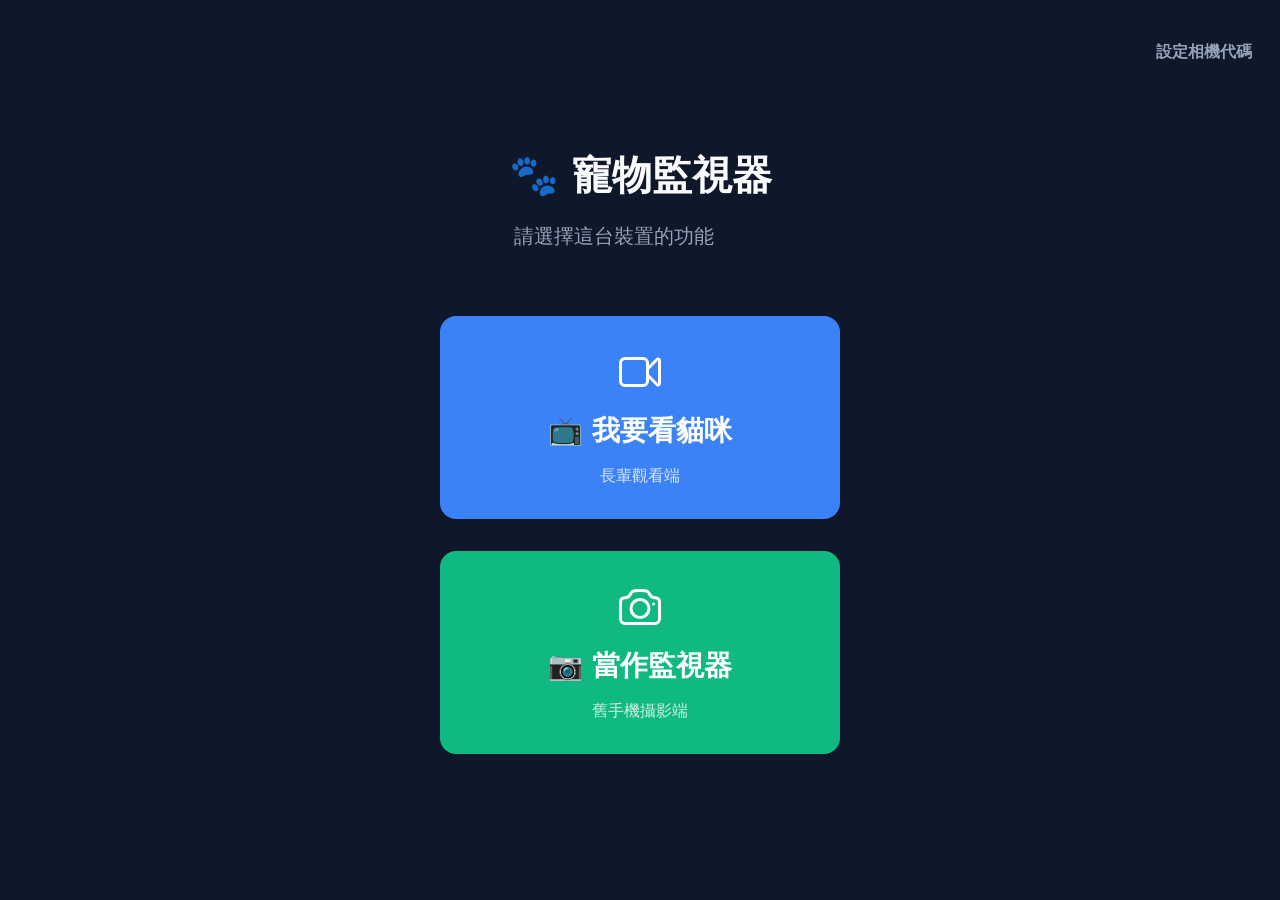
==== index.html @ 08df83ba "feat: PetCam v2 - pet monitoring web app with WebRTC" ====
<!DOCTYPE html>
<html lang="zh-Hant">

<head>
    <meta charset="UTF-8">
    <meta name="viewport"
        content="width=device-width, initial-scale=1.0, maximum-scale=1.0, user-scalable=no, viewport-fit=cover">
    <title>🐾 寵物監視器 (PetCam)</title>
    <meta name="description" content="長輩友善、免安裝的免費寵物監視器 Web App">
    <meta name="theme-color" content="#0F172A">
    <link rel="manifest" href="./manifest.json">
    <link rel="stylesheet" href="./css/style.css">

    <style>
        .home-container {
            display: flex;
            flex-direction: column;
            align-items: center;
            justify-content: center;
            height: 100%;
            gap: 2rem;
            text-align: center;
        }

        h1 {
            font-size: 2.5rem;
            margin-bottom: 1rem;
        }

        .subtitle {
            font-size: 1.25rem;
            color: #94A3B8;
            margin-bottom: 2rem;
            max-width: 80%;
        }

        .mode-button {
            width: 100%;
            max-width: 400px;
            padding: 2rem;
            font-size: 1.75rem;
            flex-direction: column;
            gap: 1rem;
        }

        .mode-button svg {
            width: 48px;
            height: 48px;
        }

        #settingsBtn {
            position: absolute;
            top: 20px;
            right: 20px;
            background: transparent;
            color: #94A3B8;
            font-size: 1rem;
            padding: 0.5rem;
        }
    </style>
</head>

<body>
    <button id="settingsBtn" onclick="setCameraId()">設定相機代碼</button>

    <main class="app-container home-container">
        <header>
            <h1>🐾 寵物監視器</h1>
            <p class="subtitle">請選擇這台裝置的功能</p>
        </header>

        <button class="mode-button" onclick="window.location.href='viewer.html'" aria-label="進入觀看模式（長輩手機使用）">
            <svg xmlns="http://www.w3.org/2000/svg" fill="none" viewBox="0 0 24 24" stroke-width="1.5"
                stroke="currentColor">
                <path stroke-linecap="round" stroke-linejoin="round"
                    d="m15.75 10.5 4.72-4.72a.75.75 0 0 1 1.28.53v11.38a.75.75 0 0 1-1.28.53l-4.72-4.72M4.5 18.75h9a2.25 2.25 0 0 0 2.25-2.25v-9a2.25 2.25 0 0 0-2.25-2.25h-9A2.25 2.25 0 0 0 2.25 7.5v9a2.25 2.25 0 0 0 2.25 2.25Z" />
            </svg>
            <span>📺 我要看貓咪</span>
            <small style="font-size: 1rem; font-weight: normal; opacity: 0.8;">長輩觀看端</small>
        </button>

        <button class="mode-button btn-success" onclick="window.location.href='camera.html'"
            aria-label="進入攝影機模式（舊手機使用）">
            <svg xmlns="http://www.w3.org/2000/svg" fill="none" viewBox="0 0 24 24" stroke-width="1.5"
                stroke="currentColor">
                <path stroke-linecap="round" stroke-linejoin="round"
                    d="M6.827 6.175A2.31 2.31 0 0 1 5.186 7.23c-.38.054-.757.112-1.134.175C2.999 7.58 2.25 8.507 2.25 9.574V18a2.25 2.25 0 0 0 2.25 2.25h15A2.25 2.25 0 0 0 21.75 18V9.574c0-1.067-.75-1.994-1.802-2.169a47.865 47.865 0 0 0-1.134-.175 2.31 2.31 0 0 1-1.64-1.055l-.822-1.316a2.192 2.192 0 0 0-1.736-1.039 48.774 48.774 0 0 0-5.232 0 2.192 2.192 0 0 0-1.736 1.039l-.821 1.316Z" />
                <path stroke-linecap="round" stroke-linejoin="round"
                    d="M16.5 12.75a4.5 4.5 0 1 1-9 0 4.5 4.5 0 0 1 9 0ZM18.75 10.5h.008v.008h-.008V10.5Z" />
            </svg>
            <span>📷 當作監視器</span>
            <small style="font-size: 1rem; font-weight: normal; opacity: 0.8;">舊手機攝影端</small>
        </button>
    </main>

    <script>
        function setCameraId() {
            let id = prompt("手動設定相機端代碼 (格式如 PET-XXXX)。如果是長輩使用，請代為設定好：", localStorage.getItem('petcam_target_id') || "");
            if (id) {
                id = id.trim().toUpperCase();
                if (!id.startsWith('PET-')) id = 'PET-' + id;
                localStorage.setItem('petcam_target_id', id);
                alert('已設定：' + id);
            }
        }

        // Register Service Worker for PWA
        if ('serviceWorker' in navigator) {
            window.addEventListener('load', () => {
                navigator.serviceWorker.register('./sw.js').then(registration => {
                    console.log('SW registered: ', registration);
                }).catch(registrationError => {
                    console.log('SW registration failed: ', registrationError);
                });
            });
        }
    </script>
</body>

</html>
---- css/style.css ----
@import url('https://fonts.googleapis.com/css2?family=Atkinson+Hyperlegible:ital,wght@0,400;0,700;1,400;1,700&display=swap');

:root {
    /* Accessibility High Contrast Colors */
    --bg-color: #0F172A; /* Very Dark Blue */
    --text-color: #F8FAFC; /* Off-white */
    --primary: #3B82F6; /* Bright Blue */
    --primary-hover: #60A5FA;
    --success: #10B981; /* Green */
    --danger: #EF4444; /* Red */
    --warning: #F59E0B; /* Yellow/Orange */
    
    /* Accessibility Minimums */
    --min-touch-target: 64px;
    --border-radius: 16px;
    
    /* Contextual Variable */
    --safe-area-inset-top: env(safe-area-inset-top, 0px);
    --safe-area-inset-bottom: env(safe-area-inset-bottom, 0px);
}

* {
    box-sizing: border-box;
    margin: 0;
    padding: 0;
    -webkit-tap-highlight-color: transparent;
}

body {
    font-family: 'Atkinson Hyperlegible', sans-serif;
    background-color: var(--bg-color);
    color: var(--text-color);
    font-size: 20px; /* Base size for accessibility */
    line-height: 1.5;
    height: 100vh;
    height: 100dvh; /* For mobile browsers that hide the address bar */
    width: 100vw;
    overflow: hidden; /* Prevent scary unexpected scrolling on a monitor app */
    display: flex;
    flex-direction: column;
}

/* Base Accessibility Classes */
.hidden {
    display: none !important;
}

.visually-hidden {
    position: absolute;
    width: 1px;
    height: 1px;
    padding: 0;
    margin: -1px;
    overflow: hidden;
    clip: rect(0, 0, 0, 0);
    white-space: nowrap;
    border-width: 0;
}

/* Shared Button Styles */
button {
    font-family: inherit;
    font-size: 1.25rem; /* ~25px */
    font-weight: bold;
    min-height: var(--min-touch-target);
    min-width: var(--min-touch-target);
    padding: 1rem 1.5rem;
    border: none;
    border-radius: var(--border-radius);
    background-color: var(--primary);
    color: white;
    cursor: pointer;
    display: inline-flex;
    align-items: center;
    justify-content: center;
    gap: 0.75rem;
    transition: transform 0.15s ease, background-color 0.15s ease, opacity 0.15s ease;
    user-select: none;
    touch-action: manipulation; /* Prevent double-tap zoom on buttons */
}

button:active {
    transform: scale(0.95);
    background-color: var(--primary-hover);
}

button:focus-visible {
    outline: 4px solid var(--warning);
    outline-offset: 4px;
}

button:disabled {
    opacity: 0.5;
    cursor: not-allowed;
    transform: none;
}

.btn-danger { background-color: var(--danger); }
.btn-success { background-color: var(--success); }
.btn-warning { background-color: var(--warning); color: #000; }

/* Status Indicators */
.status-badge {
    display: inline-flex;
    align-items: center;
    gap: 0.5rem;
    padding: 0.5rem 1rem;
    border-radius: 999px;
    background: rgba(255, 255, 255, 0.1);
    font-weight: bold;
    font-size: 1.1rem;
}

.status-indicator {
    width: 16px;
    height: 16px;
    border-radius: 50%;
    background-color: #64748B; /* Default gray/offline */
}

.status-indicator.online { background-color: var(--success); box-shadow: 0 0 10px var(--success); }
.status-indicator.error { background-color: var(--danger); box-shadow: 0 0 10px var(--danger); }

/* Main Container shared layout */
.app-container {
    flex: 1;
    display: flex;
    flex-direction: column;
    padding: env(safe-area-inset-top, 1rem) 1rem env(safe-area-inset-bottom, 1rem) 1rem;
    height: 100%;
}
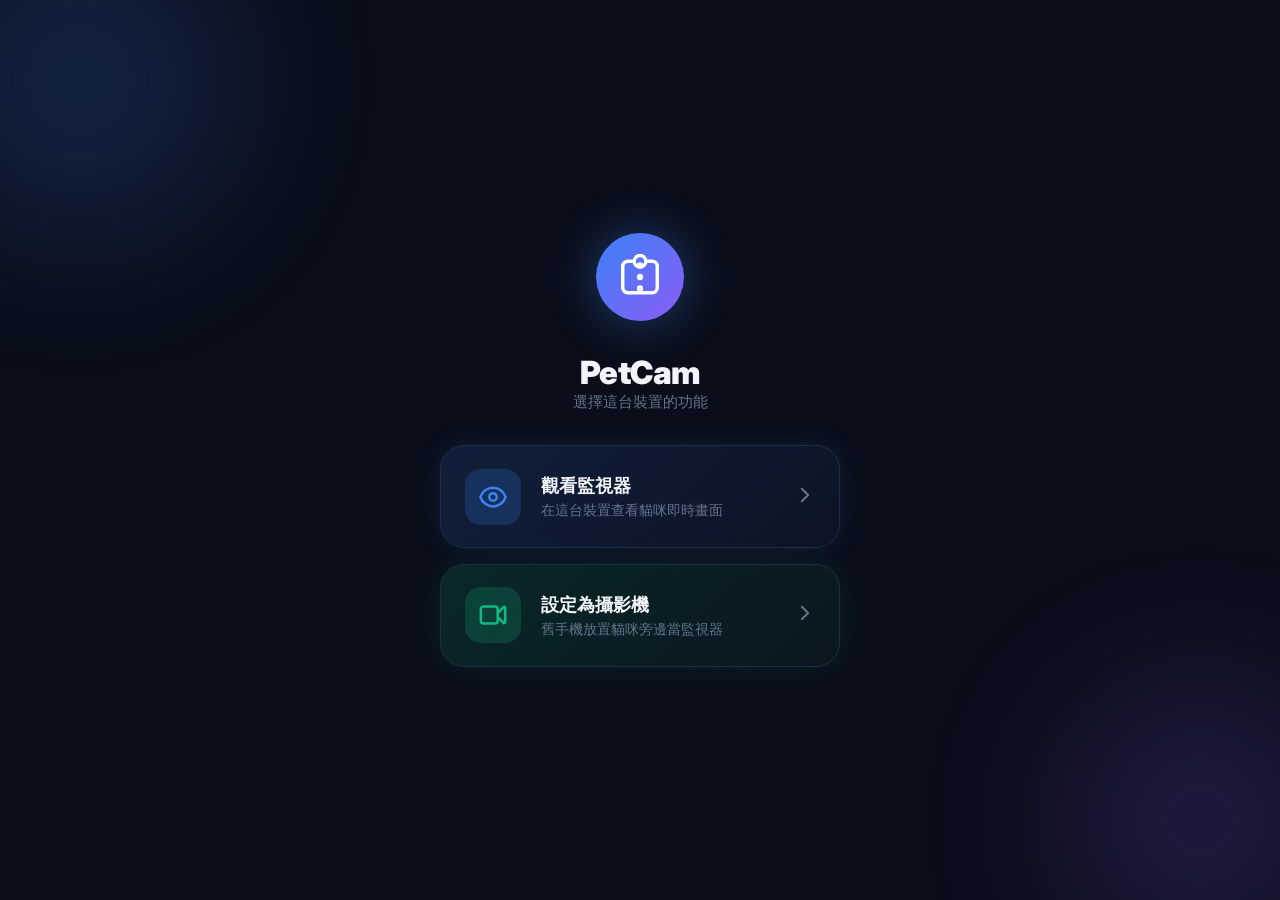
==== commit 061b3481: "fix: redesign homepage to match dark glassmorphism style" ====
--- a/index.html
+++ b/index.html
@@ -5,114 +5,288 @@
     <meta charset="UTF-8">
     <meta name="viewport"
         content="width=device-width, initial-scale=1.0, maximum-scale=1.0, user-scalable=no, viewport-fit=cover">
-    <title>🐾 寵物監視器 (PetCam)</title>
-    <meta name="description" content="長輩友善、免安裝的免費寵物監視器 Web App">
-    <meta name="theme-color" content="#0F172A">
+    <title>PetCam</title>
+    <meta name="description" content="長輩友善、免安裝的免費寵物監視器">
+    <meta name="theme-color" content="#0a0e1a">
     <link rel="manifest" href="./manifest.json">
-    <link rel="stylesheet" href="./css/style.css">
-
     <style>
-        .home-container {
+        @import url('https://fonts.googleapis.com/css2?family=Inter:wght@400;600;700;900&display=swap');
+
+        * {
+            box-sizing: border-box;
+            margin: 0;
+            padding: 0;
+            -webkit-tap-highlight-color: transparent
+        }
+
+        :root {
+            --bg: #0a0e1a;
+            --surface: #131929;
+            --surface2: #1e2d45;
+            --primary: #3b82f6;
+            --green: #10b981;
+            --text: #f1f5f9;
+            --muted: #64748b;
+            --radius: 24px;
+        }
+
+        html,
+        body {
+            height: 100%;
+            width: 100%;
+            overflow: hidden;
+            background: var(--bg);
+            color: var(--text);
+            font-family: 'Inter', sans-serif
+        }
+
+        body {
             display: flex;
             flex-direction: column;
             align-items: center;
             justify-content: center;
-            height: 100%;
+            padding: 2rem 1.5rem;
             gap: 2rem;
-            text-align: center;
+            text-align: center
+        }
+
+        /* Ambient glow blobs */
+        .blob {
+            position: fixed;
+            border-radius: 50%;
+            filter: blur(80px);
+            opacity: .18;
+            pointer-events: none;
+            z-index: 0
+        }
+
+        .blob-blue {
+            width: 320px;
+            height: 320px;
+            background: var(--primary);
+            top: -80px;
+            left: -80px
+        }
+
+        .blob-purple {
+            width: 280px;
+            height: 280px;
+            background: #8b5cf6;
+            bottom: -60px;
+            right: -60px
+        }
+
+        /* Content wrapper */
+        .content {
+            position: relative;
+            z-index: 1;
+            display: flex;
+            flex-direction: column;
+            align-items: center;
+            gap: 2rem;
+            width: 100%;
+            max-width: 400px
+        }
+
+        /* Logo */
+        .logo {
+            width: 88px;
+            height: 88px;
+            border-radius: 50%;
+            background: linear-gradient(135deg, var(--primary), #8b5cf6);
+            display: flex;
+            align-items: center;
+            justify-content: center;
+            box-shadow: 0 0 48px rgba(59, 130, 246, .4);
+        }
+
+        .logo svg {
+            width: 46px;
+            height: 46px;
+            color: #fff
         }
 
         h1 {
-            font-size: 2.5rem;
-            margin-bottom: 1rem;
-        }
-
-        .subtitle {
-            font-size: 1.25rem;
-            color: #94A3B8;
-            margin-bottom: 2rem;
-            max-width: 80%;
-        }
-
-        .mode-button {
-            width: 100%;
-            max-width: 400px;
-            padding: 2rem;
-            font-size: 1.75rem;
+            font-size: 2rem;
+            font-weight: 900;
+            letter-spacing: -.5px
+        }
+
+        .sub {
+            color: var(--muted);
+            font-size: .95rem
+        }
+
+        /* Mode cards */
+        .cards {
+            display: flex;
             flex-direction: column;
             gap: 1rem;
-        }
-
-        .mode-button svg {
-            width: 48px;
-            height: 48px;
-        }
-
-        #settingsBtn {
-            position: absolute;
-            top: 20px;
-            right: 20px;
-            background: transparent;
-            color: #94A3B8;
-            font-size: 1rem;
-            padding: 0.5rem;
+            width: 100%
+        }
+
+        .card {
+            width: 100%;
+            padding: 1.4rem 1.5rem;
+            border-radius: var(--radius);
+            display: flex;
+            align-items: center;
+            gap: 1.25rem;
+            text-align: left;
+            border: 1px solid var(--surface2);
+            cursor: pointer;
+            transition: transform .15s, box-shadow .15s;
+            text-decoration: none;
+            color: var(--text);
+        }
+
+        .card:active {
+            transform: scale(.975)
+        }
+
+        .card-viewer {
+            background: linear-gradient(135deg, rgba(59, 130, 246, .15), rgba(59, 130, 246, .05));
+            box-shadow: 0 0 28px rgba(59, 130, 246, .12);
+        }
+
+        .card-viewer:active {
+            box-shadow: 0 0 12px rgba(59, 130, 246, .1)
+        }
+
+        .card-camera {
+            background: linear-gradient(135deg, rgba(16, 185, 129, .15), rgba(16, 185, 129, .05));
+            box-shadow: 0 0 28px rgba(16, 185, 129, .12);
+        }
+
+        .card-camera:active {
+            box-shadow: 0 0 12px rgba(16, 185, 129, .1)
+        }
+
+        .card-icon {
+            width: 56px;
+            height: 56px;
+            border-radius: 16px;
+            flex-shrink: 0;
+            display: flex;
+            align-items: center;
+            justify-content: center;
+        }
+
+        .card-viewer .card-icon {
+            background: rgba(59, 130, 246, .2)
+        }
+
+        .card-camera .card-icon {
+            background: rgba(16, 185, 129, .2)
+        }
+
+        .card-icon svg {
+            width: 30px;
+            height: 30px
+        }
+
+        .card-viewer .card-icon svg {
+            color: var(--primary)
+        }
+
+        .card-camera .card-icon svg {
+            color: var(--green)
+        }
+
+        .card-text h2 {
+            font-size: 1.15rem;
+            font-weight: 700;
+            margin-bottom: .2rem
+        }
+
+        .card-text p {
+            font-size: .85rem;
+            color: var(--muted);
+            line-height: 1.4
+        }
+
+        .card-arrow {
+            margin-left: auto;
+            color: var(--muted);
+            flex-shrink: 0
+        }
+
+        .card-arrow svg {
+            width: 20px;
+            height: 20px
         }
     </style>
 </head>
 
 <body>
-    <button id="settingsBtn" onclick="setCameraId()">設定相機代碼</button>
-
-    <main class="app-container home-container">
-        <header>
-            <h1>🐾 寵物監視器</h1>
-            <p class="subtitle">請選擇這台裝置的功能</p>
-        </header>
-
-        <button class="mode-button" onclick="window.location.href='viewer.html'" aria-label="進入觀看模式（長輩手機使用）">
-            <svg xmlns="http://www.w3.org/2000/svg" fill="none" viewBox="0 0 24 24" stroke-width="1.5"
+    <div class="blob blob-blue"></div>
+    <div class="blob blob-purple"></div>
+
+    <div class="content">
+        <div class="logo">
+            <svg xmlns="http://www.w3.org/2000/svg" fill="none" viewBox="0 0 24 24" stroke-width="1.8"
                 stroke="currentColor">
                 <path stroke-linecap="round" stroke-linejoin="round"
-                    d="m15.75 10.5 4.72-4.72a.75.75 0 0 1 1.28.53v11.38a.75.75 0 0 1-1.28.53l-4.72-4.72M4.5 18.75h9a2.25 2.25 0 0 0 2.25-2.25v-9a2.25 2.25 0 0 0-2.25-2.25h-9A2.25 2.25 0 0 0 2.25 7.5v9a2.25 2.25 0 0 0 2.25 2.25Z" />
+                    d="M12 6.75a.75.75 0 1 1 0-1.5.75.75 0 0 1 0 1.5ZM12 12.75a.75.75 0 1 1 0-1.5.75.75 0 0 1 0 1.5ZM12 18.75a.75.75 0 1 1 0-1.5.75.75 0 0 1 0 1.5Z" />
+                <path stroke-linecap="round" stroke-linejoin="round"
+                    d="M9 3.75H5.625A2.625 2.625 0 0 0 3 6.375v11.25A2.625 2.625 0 0 0 5.625 20.25H18.375A2.625 2.625 0 0 0 21 17.625V6.375A2.625 2.625 0 0 0 18.375 3.75H15M9 3.75a3 3 0 0 0 6 0M9 3.75a3 3 0 0 1 6 0" />
             </svg>
-            <span>📺 我要看貓咪</span>
-            <small style="font-size: 1rem; font-weight: normal; opacity: 0.8;">長輩觀看端</small>
-        </button>
-
-        <button class="mode-button btn-success" onclick="window.location.href='camera.html'"
-            aria-label="進入攝影機模式（舊手機使用）">
-            <svg xmlns="http://www.w3.org/2000/svg" fill="none" viewBox="0 0 24 24" stroke-width="1.5"
-                stroke="currentColor">
-                <path stroke-linecap="round" stroke-linejoin="round"
-                    d="M6.827 6.175A2.31 2.31 0 0 1 5.186 7.23c-.38.054-.757.112-1.134.175C2.999 7.58 2.25 8.507 2.25 9.574V18a2.25 2.25 0 0 0 2.25 2.25h15A2.25 2.25 0 0 0 21.75 18V9.574c0-1.067-.75-1.994-1.802-2.169a47.865 47.865 0 0 0-1.134-.175 2.31 2.31 0 0 1-1.64-1.055l-.822-1.316a2.192 2.192 0 0 0-1.736-1.039 48.774 48.774 0 0 0-5.232 0 2.192 2.192 0 0 0-1.736 1.039l-.821 1.316Z" />
-                <path stroke-linecap="round" stroke-linejoin="round"
-                    d="M16.5 12.75a4.5 4.5 0 1 1-9 0 4.5 4.5 0 0 1 9 0ZM18.75 10.5h.008v.008h-.008V10.5Z" />
-            </svg>
-            <span>📷 當作監視器</span>
-            <small style="font-size: 1rem; font-weight: normal; opacity: 0.8;">舊手機攝影端</small>
-        </button>
-    </main>
+        </div>
+
+        <div>
+            <h1>PetCam</h1>
+            <p class="sub">選擇這台裝置的功能</p>
+        </div>
+
+        <div class="cards">
+            <!-- Viewer card -->
+            <a href="viewer.html" class="card card-viewer">
+                <div class="card-icon">
+                    <svg xmlns="http://www.w3.org/2000/svg" fill="none" viewBox="0 0 24 24" stroke-width="2"
+                        stroke="currentColor">
+                        <path stroke-linecap="round" stroke-linejoin="round"
+                            d="M2.036 12.322a1.012 1.012 0 0 1 0-.639C3.423 7.51 7.36 4.5 12 4.5c4.638 0 8.573 3.007 9.963 7.178.07.207.07.431 0 .639C20.577 16.49 16.64 19.5 12 19.5c-4.638 0-8.573-3.007-9.963-7.178Z" />
+                        <path stroke-linecap="round" stroke-linejoin="round" d="M15 12a3 3 0 1 1-6 0 3 3 0 0 1 6 0Z" />
+                    </svg>
+                </div>
+                <div class="card-text">
+                    <h2>觀看監視器</h2>
+                    <p>在這台裝置查看貓咪即時畫面</p>
+                </div>
+                <div class="card-arrow">
+                    <svg xmlns="http://www.w3.org/2000/svg" fill="none" viewBox="0 0 24 24" stroke-width="2.5"
+                        stroke="currentColor">
+                        <path stroke-linecap="round" stroke-linejoin="round" d="m8.25 4.5 7.5 7.5-7.5 7.5" />
+                    </svg>
+                </div>
+            </a>
+
+            <!-- Camera card -->
+            <a href="camera.html" class="card card-camera">
+                <div class="card-icon">
+                    <svg xmlns="http://www.w3.org/2000/svg" fill="none" viewBox="0 0 24 24" stroke-width="2"
+                        stroke="currentColor">
+                        <path stroke-linecap="round" stroke-linejoin="round"
+                            d="m15.75 10.5 4.72-4.72a.75.75 0 0 1 1.28.53v11.38a.75.75 0 0 1-1.28.53l-4.72-4.72M4.5 18.75h9a2.25 2.25 0 0 0 2.25-2.25v-9A2.25 2.25 0 0 0 13.5 5.25h-9A2.25 2.25 0 0 0 2.25 7.5v9A2.25 2.25 0 0 0 4.5 18.75Z" />
+                    </svg>
+                </div>
+                <div class="card-text">
+                    <h2>設定為攝影機</h2>
+                    <p>舊手機放置貓咪旁邊當監視器</p>
+                </div>
+                <div class="card-arrow">
+                    <svg xmlns="http://www.w3.org/2000/svg" fill="none" viewBox="0 0 24 24" stroke-width="2.5"
+                        stroke="currentColor">
+                        <path stroke-linecap="round" stroke-linejoin="round" d="m8.25 4.5 7.5 7.5-7.5 7.5" />
+                    </svg>
+                </div>
+            </a>
+        </div>
+    </div>
 
     <script>
-        function setCameraId() {
-            let id = prompt("手動設定相機端代碼 (格式如 PET-XXXX)。如果是長輩使用，請代為設定好：", localStorage.getItem('petcam_target_id') || "");
-            if (id) {
-                id = id.trim().toUpperCase();
-                if (!id.startsWith('PET-')) id = 'PET-' + id;
-                localStorage.setItem('petcam_target_id', id);
-                alert('已設定：' + id);
-            }
-        }
-
-        // Register Service Worker for PWA
         if ('serviceWorker' in navigator) {
-            window.addEventListener('load', () => {
-                navigator.serviceWorker.register('./sw.js').then(registration => {
-                    console.log('SW registered: ', registration);
-                }).catch(registrationError => {
-                    console.log('SW registration failed: ', registrationError);
-                });
-            });
+            window.addEventListener('load', () => navigator.serviceWorker.register('./sw.js'));
         }
     </script>
 </body>
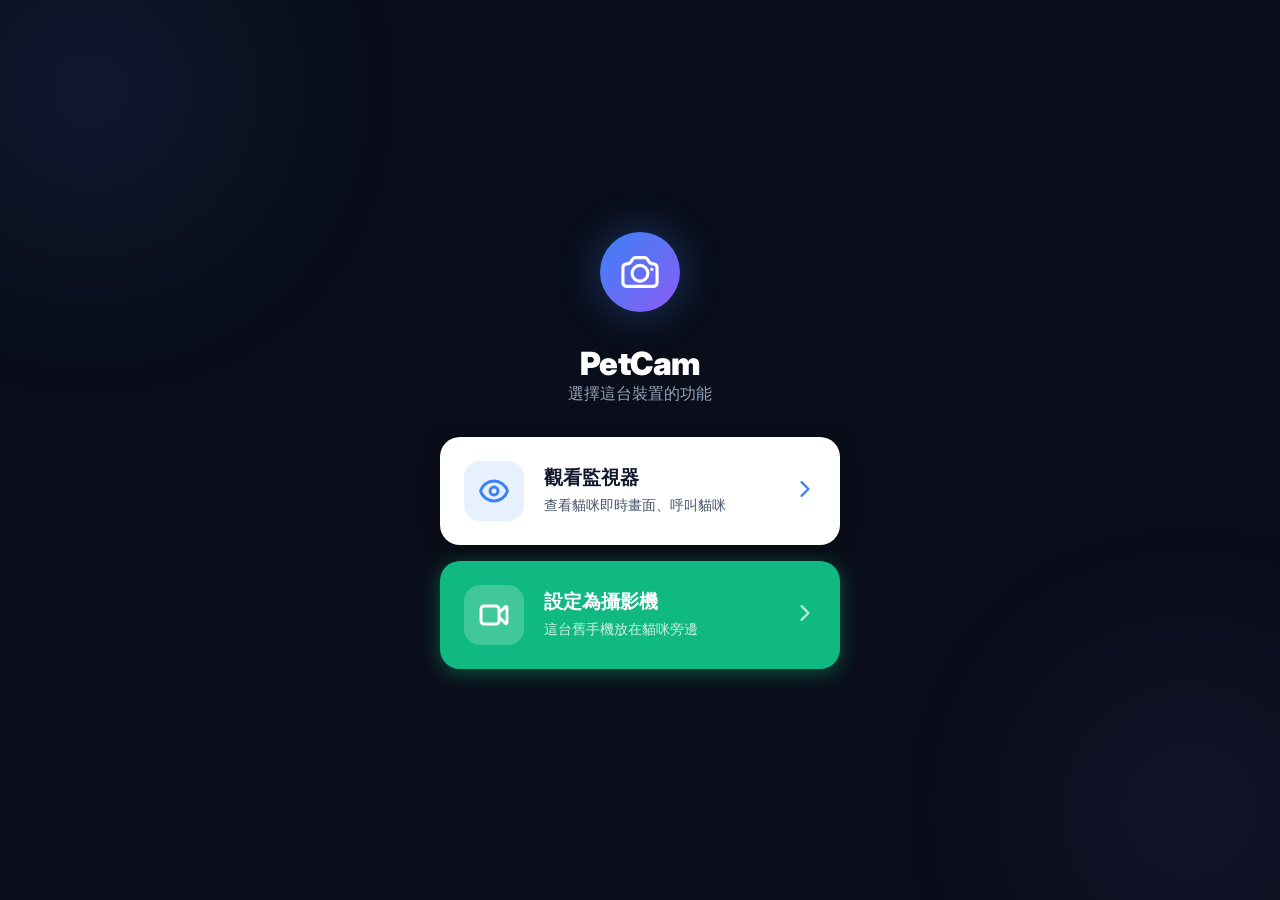
==== commit c7270c38: "fix: high-contrast cards for elderly, enumerate all cameras, fix viewer buttons" ====
--- a/index.html
+++ b/index.html
@@ -19,25 +19,14 @@
             -webkit-tap-highlight-color: transparent
         }
 
-        :root {
-            --bg: #0a0e1a;
-            --surface: #131929;
-            --surface2: #1e2d45;
-            --primary: #3b82f6;
-            --green: #10b981;
-            --text: #f1f5f9;
-            --muted: #64748b;
-            --radius: 24px;
-        }
-
         html,
         body {
             height: 100%;
             width: 100%;
             overflow: hidden;
-            background: var(--bg);
-            color: var(--text);
-            font-family: 'Inter', sans-serif
+            background: #0a0e1a;
+            color: #f1f5f9;
+            font-family: 'Inter', sans-serif;
         }
 
         body {
@@ -47,36 +36,35 @@
             justify-content: center;
             padding: 2rem 1.5rem;
             gap: 2rem;
-            text-align: center
-        }
-
-        /* Ambient glow blobs */
+            text-align: center;
+        }
+
+        /* Subtle ambient glow */
         .blob {
             position: fixed;
             border-radius: 50%;
-            filter: blur(80px);
-            opacity: .18;
+            filter: blur(100px);
+            opacity: .12;
             pointer-events: none;
             z-index: 0
         }
 
         .blob-blue {
-            width: 320px;
-            height: 320px;
-            background: var(--primary);
-            top: -80px;
-            left: -80px
+            width: 300px;
+            height: 300px;
+            background: #3b82f6;
+            top: -60px;
+            left: -60px
         }
 
         .blob-purple {
-            width: 280px;
-            height: 280px;
+            width: 260px;
+            height: 260px;
             background: #8b5cf6;
-            bottom: -60px;
-            right: -60px
-        }
-
-        /* Content wrapper */
+            bottom: -40px;
+            right: -40px
+        }
+
         .content {
             position: relative;
             z-index: 1;
@@ -90,34 +78,35 @@
 
         /* Logo */
         .logo {
-            width: 88px;
-            height: 88px;
+            width: 80px;
+            height: 80px;
             border-radius: 50%;
-            background: linear-gradient(135deg, var(--primary), #8b5cf6);
+            background: linear-gradient(135deg, #3b82f6, #8b5cf6);
             display: flex;
             align-items: center;
             justify-content: center;
-            box-shadow: 0 0 48px rgba(59, 130, 246, .4);
+            box-shadow: 0 0 40px rgba(59, 130, 246, .35);
         }
 
         .logo svg {
-            width: 46px;
-            height: 46px;
+            width: 42px;
+            height: 42px;
             color: #fff
         }
 
         h1 {
             font-size: 2rem;
             font-weight: 900;
-            letter-spacing: -.5px
+            letter-spacing: -.5px;
+            color: #fff
         }
 
         .sub {
-            color: var(--muted);
-            font-size: .95rem
-        }
-
-        /* Mode cards */
+            color: #94a3b8;
+            font-size: 1rem
+        }
+
+        /* HIGH CONTRAST CARDS — accessibility first */
         .cards {
             display: flex;
             flex-direction: column;
@@ -127,44 +116,41 @@
 
         .card {
             width: 100%;
-            padding: 1.4rem 1.5rem;
-            border-radius: var(--radius);
+            border-radius: 20px;
+            padding: 1.5rem;
             display: flex;
             align-items: center;
             gap: 1.25rem;
+            text-decoration: none;
+            cursor: pointer;
+            border: none;
+            font-family: 'Inter', sans-serif;
             text-align: left;
-            border: 1px solid var(--surface2);
-            cursor: pointer;
-            transition: transform .15s, box-shadow .15s;
-            text-decoration: none;
-            color: var(--text);
+            transition: transform .15s, filter .15s;
         }
 
         .card:active {
-            transform: scale(.975)
-        }
-
+            transform: scale(.975);
+            filter: brightness(.92)
+        }
+
+        /* Viewer — solid white card, dark text = maximum contrast */
         .card-viewer {
-            background: linear-gradient(135deg, rgba(59, 130, 246, .15), rgba(59, 130, 246, .05));
-            box-shadow: 0 0 28px rgba(59, 130, 246, .12);
-        }
-
-        .card-viewer:active {
-            box-shadow: 0 0 12px rgba(59, 130, 246, .1)
-        }
-
+            background: #ffffff;
+            color: #0f172a;
+            box-shadow: 0 4px 20px rgba(0, 0, 0, .35);
+        }
+
+        /* Camera — solid bright green, white text = maximum contrast */
         .card-camera {
-            background: linear-gradient(135deg, rgba(16, 185, 129, .15), rgba(16, 185, 129, .05));
-            box-shadow: 0 0 28px rgba(16, 185, 129, .12);
-        }
-
-        .card-camera:active {
-            box-shadow: 0 0 12px rgba(16, 185, 129, .1)
+            background: #10b981;
+            color: #fff;
+            box-shadow: 0 4px 20px rgba(16, 185, 129, .4);
         }
 
         .card-icon {
-            width: 56px;
-            height: 56px;
+            width: 60px;
+            height: 60px;
             border-radius: 16px;
             flex-shrink: 0;
             display: flex;
@@ -173,47 +159,69 @@
         }
 
         .card-viewer .card-icon {
-            background: rgba(59, 130, 246, .2)
+            background: rgba(59, 130, 246, .12)
         }
 
         .card-camera .card-icon {
-            background: rgba(16, 185, 129, .2)
+            background: rgba(255, 255, 255, .2)
         }
 
         .card-icon svg {
-            width: 30px;
-            height: 30px
+            width: 32px;
+            height: 32px
         }
 
         .card-viewer .card-icon svg {
-            color: var(--primary)
+            color: #3b82f6
         }
 
         .card-camera .card-icon svg {
-            color: var(--green)
+            color: #fff
+        }
+
+        .card-text {
+            flex: 1
         }
 
         .card-text h2 {
-            font-size: 1.15rem;
-            font-weight: 700;
-            margin-bottom: .2rem
+            font-size: 1.2rem;
+            font-weight: 800;
+            margin-bottom: .25rem
+        }
+
+        .card-viewer .card-text h2 {
+            color: #0f172a
+        }
+
+        .card-camera .card-text h2 {
+            color: #fff
         }
 
         .card-text p {
-            font-size: .85rem;
-            color: var(--muted);
+            font-size: .9rem;
             line-height: 1.4
         }
 
-        .card-arrow {
-            margin-left: auto;
-            color: var(--muted);
+        .card-viewer .card-text p {
+            color: #475569
+        }
+
+        .card-camera .card-text p {
+            color: rgba(255, 255, 255, .8)
+        }
+
+        .card-arrow svg {
+            width: 22px;
+            height: 22px;
             flex-shrink: 0
         }
 
-        .card-arrow svg {
-            width: 20px;
-            height: 20px
+        .card-viewer .card-arrow svg {
+            color: #3b82f6
+        }
+
+        .card-camera .card-arrow svg {
+            color: rgba(255, 255, 255, .7)
         }
     </style>
 </head>
@@ -227,9 +235,9 @@
             <svg xmlns="http://www.w3.org/2000/svg" fill="none" viewBox="0 0 24 24" stroke-width="1.8"
                 stroke="currentColor">
                 <path stroke-linecap="round" stroke-linejoin="round"
-                    d="M12 6.75a.75.75 0 1 1 0-1.5.75.75 0 0 1 0 1.5ZM12 12.75a.75.75 0 1 1 0-1.5.75.75 0 0 1 0 1.5ZM12 18.75a.75.75 0 1 1 0-1.5.75.75 0 0 1 0 1.5Z" />
+                    d="M6.827 6.175A2.31 2.31 0 0 1 5.186 7.23c-.38.054-.757.112-1.134.175C2.999 7.58 2.25 8.507 2.25 9.574V18a2.25 2.25 0 0 0 2.25 2.25h15A2.25 2.25 0 0 0 21.75 18V9.574c0-1.067-.75-1.994-1.802-2.169a47.865 47.865 0 0 0-1.134-.175 2.31 2.31 0 0 1-1.64-1.055l-.822-1.316a2.192 2.192 0 0 0-1.736-1.039 48.774 48.774 0 0 0-5.232 0 2.192 2.192 0 0 0-1.736 1.039l-.821 1.316Z" />
                 <path stroke-linecap="round" stroke-linejoin="round"
-                    d="M9 3.75H5.625A2.625 2.625 0 0 0 3 6.375v11.25A2.625 2.625 0 0 0 5.625 20.25H18.375A2.625 2.625 0 0 0 21 17.625V6.375A2.625 2.625 0 0 0 18.375 3.75H15M9 3.75a3 3 0 0 0 6 0M9 3.75a3 3 0 0 1 6 0" />
+                    d="M16.5 12.75a4.5 4.5 0 1 1-9 0 4.5 4.5 0 0 1 9 0ZM18.75 10.5h.008v.008h-.008V10.5Z" />
             </svg>
         </div>
 
@@ -239,10 +247,9 @@
         </div>
 
         <div class="cards">
-            <!-- Viewer card -->
-            <a href="viewer.html" class="card card-viewer">
+            <a href="viewer.html" class="card card-viewer" aria-label="進入觀看模式">
                 <div class="card-icon">
-                    <svg xmlns="http://www.w3.org/2000/svg" fill="none" viewBox="0 0 24 24" stroke-width="2"
+                    <svg xmlns="http://www.w3.org/2000/svg" fill="none" viewBox="0 0 24 24" stroke-width="2.2"
                         stroke="currentColor">
                         <path stroke-linecap="round" stroke-linejoin="round"
                             d="M2.036 12.322a1.012 1.012 0 0 1 0-.639C3.423 7.51 7.36 4.5 12 4.5c4.638 0 8.573 3.007 9.963 7.178.07.207.07.431 0 .639C20.577 16.49 16.64 19.5 12 19.5c-4.638 0-8.573-3.007-9.963-7.178Z" />
@@ -251,7 +258,7 @@
                 </div>
                 <div class="card-text">
                     <h2>觀看監視器</h2>
-                    <p>在這台裝置查看貓咪即時畫面</p>
+                    <p>查看貓咪即時畫面、呼叫貓咪</p>
                 </div>
                 <div class="card-arrow">
                     <svg xmlns="http://www.w3.org/2000/svg" fill="none" viewBox="0 0 24 24" stroke-width="2.5"
@@ -261,10 +268,9 @@
                 </div>
             </a>
 
-            <!-- Camera card -->
-            <a href="camera.html" class="card card-camera">
+            <a href="camera.html" class="card card-camera" aria-label="進入攝影機模式">
                 <div class="card-icon">
-                    <svg xmlns="http://www.w3.org/2000/svg" fill="none" viewBox="0 0 24 24" stroke-width="2"
+                    <svg xmlns="http://www.w3.org/2000/svg" fill="none" viewBox="0 0 24 24" stroke-width="2.2"
                         stroke="currentColor">
                         <path stroke-linecap="round" stroke-linejoin="round"
                             d="m15.75 10.5 4.72-4.72a.75.75 0 0 1 1.28.53v11.38a.75.75 0 0 1-1.28.53l-4.72-4.72M4.5 18.75h9a2.25 2.25 0 0 0 2.25-2.25v-9A2.25 2.25 0 0 0 13.5 5.25h-9A2.25 2.25 0 0 0 2.25 7.5v9A2.25 2.25 0 0 0 4.5 18.75Z" />
@@ -272,7 +278,7 @@
                 </div>
                 <div class="card-text">
                     <h2>設定為攝影機</h2>
-                    <p>舊手機放置貓咪旁邊當監視器</p>
+                    <p>這台舊手機放在貓咪旁邊</p>
                 </div>
                 <div class="card-arrow">
                     <svg xmlns="http://www.w3.org/2000/svg" fill="none" viewBox="0 0 24 24" stroke-width="2.5"
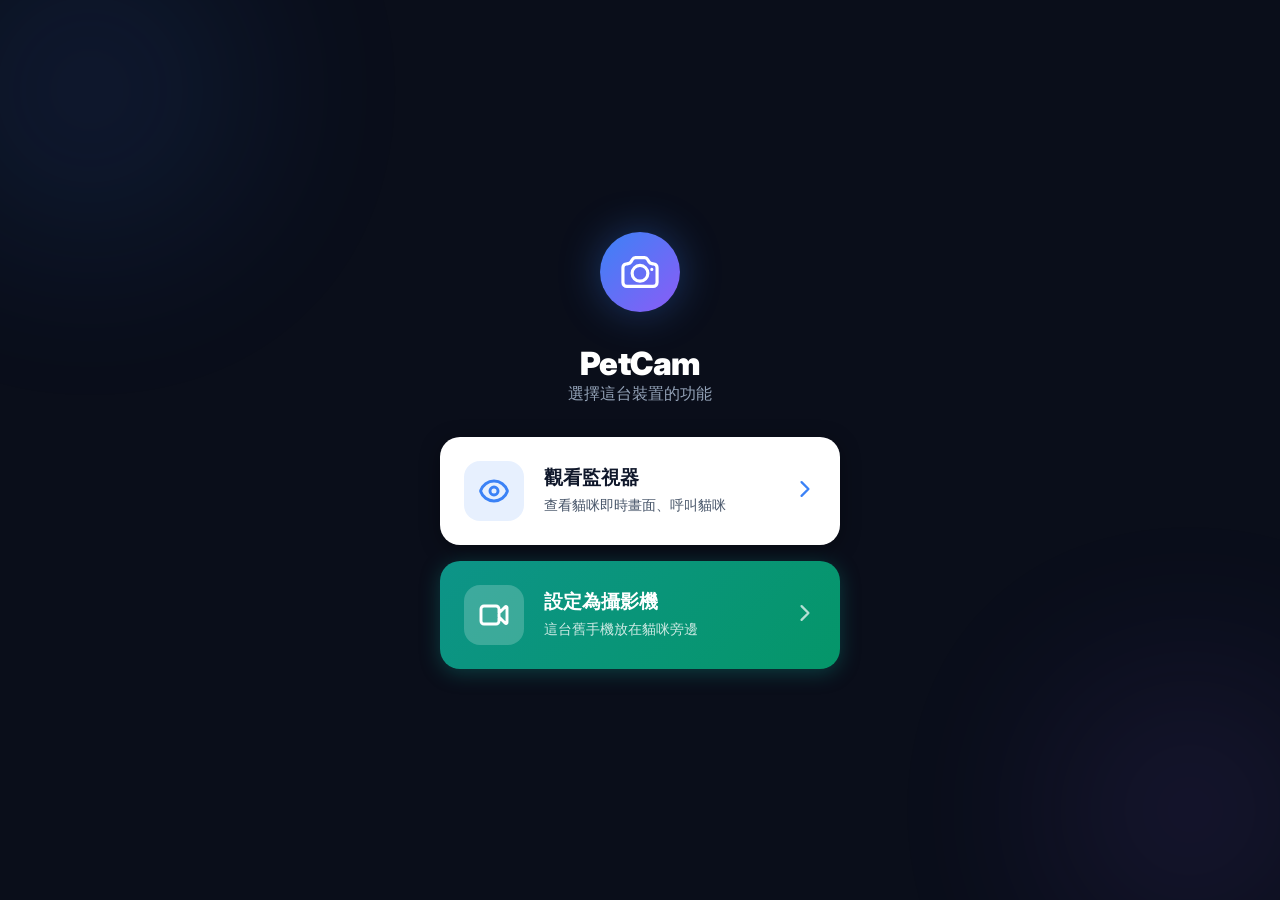
==== commit d7783405: "fix: network-first SW to bust stale cache, ES5 button bindings, polished card" ====
--- a/index.html
+++ b/index.html
@@ -141,11 +141,11 @@
             box-shadow: 0 4px 20px rgba(0, 0, 0, .35);
         }
 
-        /* Camera — solid bright green, white text = maximum contrast */
+        /* Camera — polished gradient, white text = high contrast */
         .card-camera {
-            background: #10b981;
+            background: linear-gradient(135deg, #0d9488, #059669);
             color: #fff;
-            box-shadow: 0 4px 20px rgba(16, 185, 129, .4);
+            box-shadow: 0 4px 20px rgba(13, 148, 136, .35);
         }
 
         .card-icon {
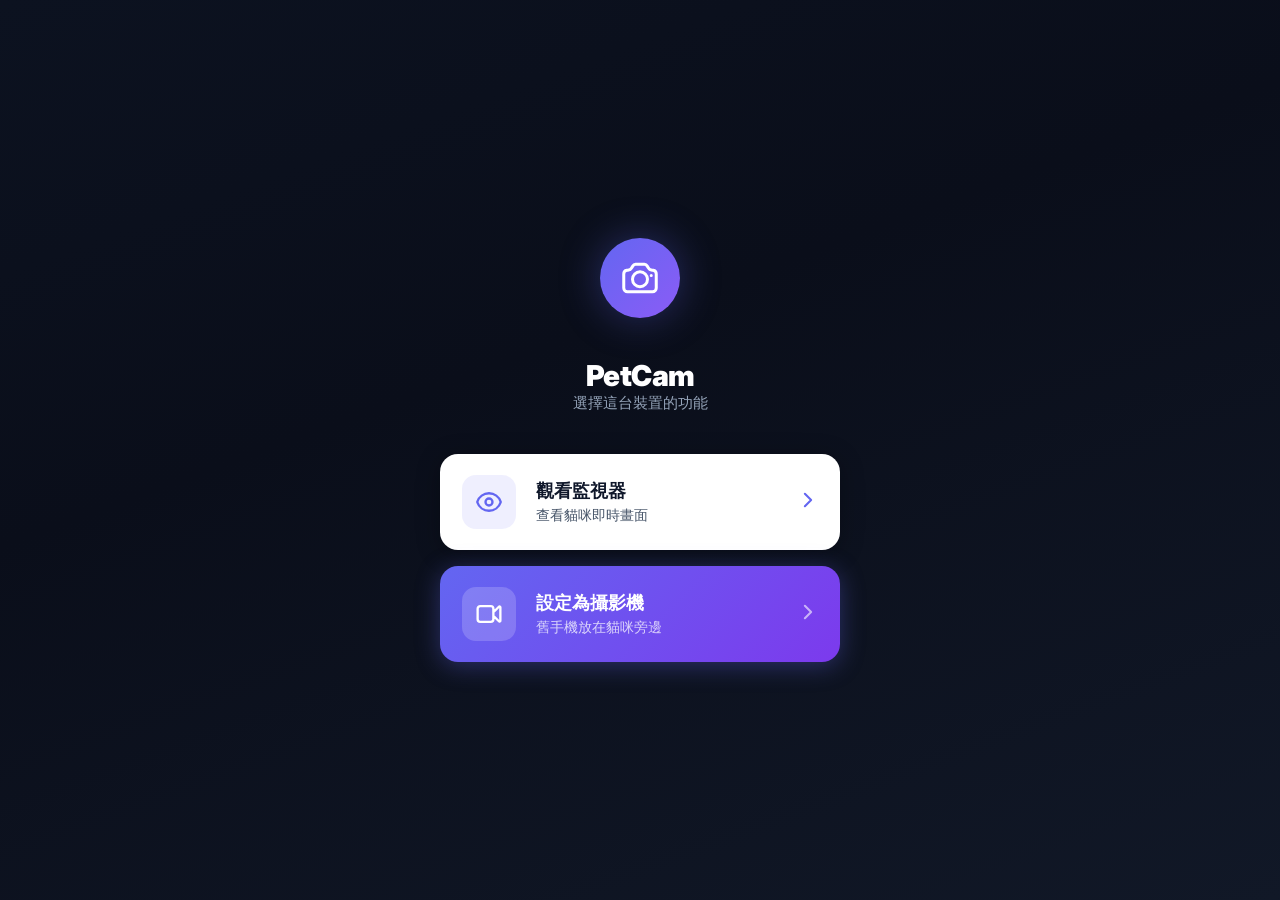
==== commit 3e4bfb66: "redesign: unified indigo theme across all pages (index, viewer, camera)" ====
--- a/index.html
+++ b/index.html
@@ -24,8 +24,8 @@
             height: 100%;
             width: 100%;
             overflow: hidden;
-            background: #0a0e1a;
-            color: #f1f5f9;
+            background: linear-gradient(160deg, #0c1220 0%, #0a0e1a 40%, #111827 100%);
+            color: #fff;
             font-family: 'Inter', sans-serif;
         }
 
@@ -35,34 +35,8 @@
             align-items: center;
             justify-content: center;
             padding: 2rem 1.5rem;
-            gap: 2rem;
-            text-align: center;
-        }
-
-        /* Subtle ambient glow */
-        .blob {
-            position: fixed;
-            border-radius: 50%;
-            filter: blur(100px);
-            opacity: .12;
-            pointer-events: none;
-            z-index: 0
-        }
-
-        .blob-blue {
-            width: 300px;
-            height: 300px;
-            background: #3b82f6;
-            top: -60px;
-            left: -60px
-        }
-
-        .blob-purple {
-            width: 260px;
-            height: 260px;
-            background: #8b5cf6;
-            bottom: -40px;
-            right: -40px
+            gap: 2.5rem;
+            text-align: center
         }
 
         .content {
@@ -71,7 +45,7 @@
             display: flex;
             flex-direction: column;
             align-items: center;
-            gap: 2rem;
+            gap: 2.5rem;
             width: 100%;
             max-width: 400px
         }
@@ -81,21 +55,21 @@
             width: 80px;
             height: 80px;
             border-radius: 50%;
-            background: linear-gradient(135deg, #3b82f6, #8b5cf6);
+            background: linear-gradient(135deg, #6366f1, #8b5cf6);
             display: flex;
             align-items: center;
             justify-content: center;
-            box-shadow: 0 0 40px rgba(59, 130, 246, .35);
+            box-shadow: 0 0 40px rgba(99, 102, 241, .35);
         }
 
         .logo svg {
-            width: 42px;
-            height: 42px;
+            width: 40px;
+            height: 40px;
             color: #fff
         }
 
         h1 {
-            font-size: 2rem;
+            font-size: 1.8rem;
             font-weight: 900;
             letter-spacing: -.5px;
             color: #fff
@@ -103,10 +77,10 @@
 
         .sub {
             color: #94a3b8;
-            font-size: 1rem
-        }
-
-        /* HIGH CONTRAST CARDS — accessibility first */
+            font-size: .95rem
+        }
+
+        /* Cards */
         .cards {
             display: flex;
             flex-direction: column;
@@ -116,16 +90,16 @@
 
         .card {
             width: 100%;
-            border-radius: 20px;
-            padding: 1.5rem;
-            display: flex;
-            align-items: center;
-            gap: 1.25rem;
+            border-radius: 18px;
+            padding: 1.3rem 1.4rem;
+            display: flex;
+            align-items: center;
+            gap: 1.2rem;
+            text-align: left;
             text-decoration: none;
             cursor: pointer;
             border: none;
             font-family: 'Inter', sans-serif;
-            text-align: left;
             transition: transform .15s, filter .15s;
         }
 
@@ -134,24 +108,24 @@
             filter: brightness(.92)
         }
 
-        /* Viewer — solid white card, dark text = maximum contrast */
+        /* Viewer — white card, dark text */
         .card-viewer {
-            background: #ffffff;
+            background: #fff;
             color: #0f172a;
-            box-shadow: 0 4px 20px rgba(0, 0, 0, .35);
-        }
-
-        /* Camera — polished gradient, white text = high contrast */
+            box-shadow: 0 4px 24px rgba(0, 0, 0, .3);
+        }
+
+        /* Camera — indigo gradient, white text */
         .card-camera {
-            background: linear-gradient(135deg, #0d9488, #059669);
+            background: linear-gradient(135deg, #6366f1, #7c3aed);
             color: #fff;
-            box-shadow: 0 4px 20px rgba(13, 148, 136, .35);
+            box-shadow: 0 4px 24px rgba(99, 102, 241, .35);
         }
 
         .card-icon {
-            width: 60px;
-            height: 60px;
-            border-radius: 16px;
+            width: 54px;
+            height: 54px;
+            border-radius: 14px;
             flex-shrink: 0;
             display: flex;
             align-items: center;
@@ -159,20 +133,20 @@
         }
 
         .card-viewer .card-icon {
-            background: rgba(59, 130, 246, .12)
+            background: rgba(99, 102, 241, .1)
         }
 
         .card-camera .card-icon {
-            background: rgba(255, 255, 255, .2)
+            background: rgba(255, 255, 255, .18)
         }
 
         .card-icon svg {
-            width: 32px;
-            height: 32px
+            width: 28px;
+            height: 28px
         }
 
         .card-viewer .card-icon svg {
-            color: #3b82f6
+            color: #6366f1
         }
 
         .card-camera .card-icon svg {
@@ -184,9 +158,9 @@
         }
 
         .card-text h2 {
-            font-size: 1.2rem;
-            font-weight: 800;
-            margin-bottom: .25rem
+            font-size: 1.1rem;
+            font-weight: 700;
+            margin-bottom: .2rem
         }
 
         .card-viewer .card-text h2 {
@@ -198,7 +172,7 @@
         }
 
         .card-text p {
-            font-size: .9rem;
+            font-size: .85rem;
             line-height: 1.4
         }
 
@@ -207,29 +181,26 @@
         }
 
         .card-camera .card-text p {
-            color: rgba(255, 255, 255, .8)
+            color: rgba(255, 255, 255, .75)
         }
 
         .card-arrow svg {
-            width: 22px;
-            height: 22px;
+            width: 20px;
+            height: 20px;
             flex-shrink: 0
         }
 
         .card-viewer .card-arrow svg {
-            color: #3b82f6
+            color: #6366f1
         }
 
         .card-camera .card-arrow svg {
-            color: rgba(255, 255, 255, .7)
+            color: rgba(255, 255, 255, .6)
         }
     </style>
 </head>
 
 <body>
-    <div class="blob blob-blue"></div>
-    <div class="blob blob-purple"></div>
-
     <div class="content">
         <div class="logo">
             <svg xmlns="http://www.w3.org/2000/svg" fill="none" viewBox="0 0 24 24" stroke-width="1.8"
@@ -240,16 +211,14 @@
                     d="M16.5 12.75a4.5 4.5 0 1 1-9 0 4.5 4.5 0 0 1 9 0ZM18.75 10.5h.008v.008h-.008V10.5Z" />
             </svg>
         </div>
-
         <div>
             <h1>PetCam</h1>
             <p class="sub">選擇這台裝置的功能</p>
         </div>
-
         <div class="cards">
             <a href="viewer.html" class="card card-viewer" aria-label="進入觀看模式">
                 <div class="card-icon">
-                    <svg xmlns="http://www.w3.org/2000/svg" fill="none" viewBox="0 0 24 24" stroke-width="2.2"
+                    <svg xmlns="http://www.w3.org/2000/svg" fill="none" viewBox="0 0 24 24" stroke-width="2"
                         stroke="currentColor">
                         <path stroke-linecap="round" stroke-linejoin="round"
                             d="M2.036 12.322a1.012 1.012 0 0 1 0-.639C3.423 7.51 7.36 4.5 12 4.5c4.638 0 8.573 3.007 9.963 7.178.07.207.07.431 0 .639C20.577 16.49 16.64 19.5 12 19.5c-4.638 0-8.573-3.007-9.963-7.178Z" />
@@ -258,7 +227,7 @@
                 </div>
                 <div class="card-text">
                     <h2>觀看監視器</h2>
-                    <p>查看貓咪即時畫面、呼叫貓咪</p>
+                    <p>查看貓咪即時畫面</p>
                 </div>
                 <div class="card-arrow">
                     <svg xmlns="http://www.w3.org/2000/svg" fill="none" viewBox="0 0 24 24" stroke-width="2.5"
@@ -267,10 +236,9 @@
                     </svg>
                 </div>
             </a>
-
             <a href="camera.html" class="card card-camera" aria-label="進入攝影機模式">
                 <div class="card-icon">
-                    <svg xmlns="http://www.w3.org/2000/svg" fill="none" viewBox="0 0 24 24" stroke-width="2.2"
+                    <svg xmlns="http://www.w3.org/2000/svg" fill="none" viewBox="0 0 24 24" stroke-width="2"
                         stroke="currentColor">
                         <path stroke-linecap="round" stroke-linejoin="round"
                             d="m15.75 10.5 4.72-4.72a.75.75 0 0 1 1.28.53v11.38a.75.75 0 0 1-1.28.53l-4.72-4.72M4.5 18.75h9a2.25 2.25 0 0 0 2.25-2.25v-9A2.25 2.25 0 0 0 13.5 5.25h-9A2.25 2.25 0 0 0 2.25 7.5v9A2.25 2.25 0 0 0 4.5 18.75Z" />
@@ -278,7 +246,7 @@
                 </div>
                 <div class="card-text">
                     <h2>設定為攝影機</h2>
-                    <p>這台舊手機放在貓咪旁邊</p>
+                    <p>舊手機放在貓咪旁邊</p>
                 </div>
                 <div class="card-arrow">
                     <svg xmlns="http://www.w3.org/2000/svg" fill="none" viewBox="0 0 24 24" stroke-width="2.5"
@@ -289,7 +257,6 @@
             </a>
         </div>
     </div>
-
     <script>
         if ('serviceWorker' in navigator) {
             window.addEventListener('load', () => navigator.serviceWorker.register('./sw.js'));
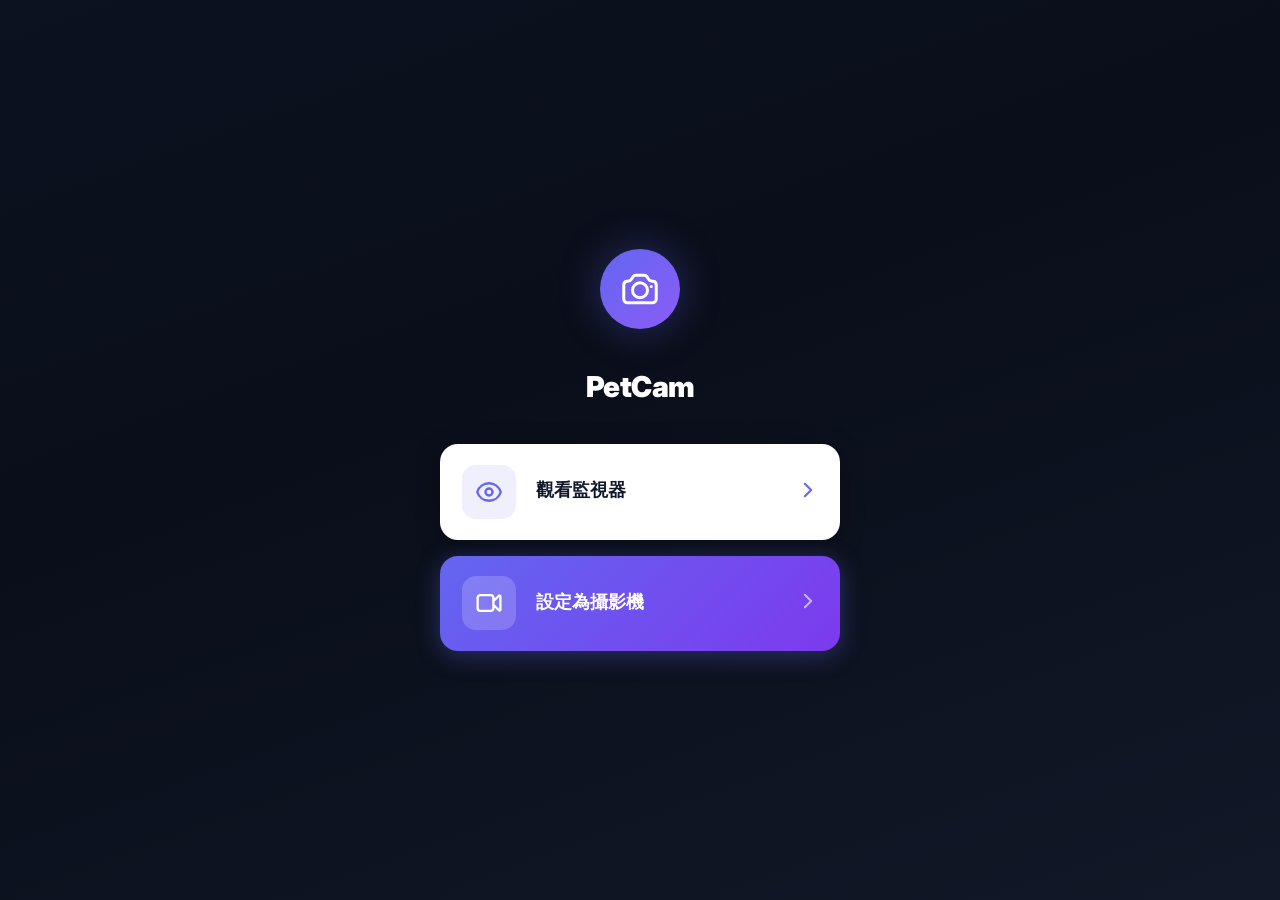
==== commit 3889dc4e: "style: remove descriptive small text from UI" ====
--- a/index.html
+++ b/index.html
@@ -213,7 +213,6 @@
         </div>
         <div>
             <h1>PetCam</h1>
-            <p class="sub">選擇這台裝置的功能</p>
         </div>
         <div class="cards">
             <a href="viewer.html" class="card card-viewer" aria-label="進入觀看模式">
@@ -227,7 +226,6 @@
                 </div>
                 <div class="card-text">
                     <h2>觀看監視器</h2>
-                    <p>查看貓咪即時畫面</p>
                 </div>
                 <div class="card-arrow">
                     <svg xmlns="http://www.w3.org/2000/svg" fill="none" viewBox="0 0 24 24" stroke-width="2.5"
@@ -246,7 +244,6 @@
                 </div>
                 <div class="card-text">
                     <h2>設定為攝影機</h2>
-                    <p>舊手機放在貓咪旁邊</p>
                 </div>
                 <div class="card-arrow">
                     <svg xmlns="http://www.w3.org/2000/svg" fill="none" viewBox="0 0 24 24" stroke-width="2.5"
@@ -255,13 +252,55 @@
                     </svg>
                 </div>
             </a>
+            <!-- Install button (shows when PWA is installable) -->
+            <button class="card card-viewer" id="installBtn"
+                style="display:none;cursor:pointer;border:2px dashed rgba(99,102,241,.4)" onclick="installPWA()">
+                <div class="card-icon" style="background:rgba(99,102,241,.1)">
+                    <svg xmlns="http://www.w3.org/2000/svg" fill="none" viewBox="0 0 24 24" stroke-width="2"
+                        stroke="#6366f1">
+                        <path stroke-linecap="round" stroke-linejoin="round"
+                            d="M3 16.5v2.25A2.25 2.25 0 0 0 5.25 21h13.5A2.25 2.25 0 0 0 21 18.75V16.5M16.5 12 12 16.5m0 0L7.5 12m4.5 4.5V3" />
+                    </svg>
+                </div>
+                <div class="card-text">
+                    <h2 style="color:#0f172a">安裝到桌面</h2>
+                </div>
+                <div class="card-arrow">
+                    <svg xmlns="http://www.w3.org/2000/svg" fill="none" viewBox="0 0 24 24" stroke-width="2.5"
+                        stroke="#6366f1">
+                        <path stroke-linecap="round" stroke-linejoin="round" d="m8.25 4.5 7.5 7.5-7.5 7.5" />
+                    </svg>
+                </div>
+            </button>
         </div>
-    </div>
-    <script>
-        if ('serviceWorker' in navigator) {
-            window.addEventListener('load', () => navigator.serviceWorker.register('./sw.js'));
-        }
-    </script>
+        <script>
+            // PWA install prompt
+            var deferredPrompt = null;
+            window.addEventListener('beforeinstallprompt', function (e) {
+                e.preventDefault();
+                deferredPrompt = e;
+                var btn = document.getElementById('installBtn');
+                if (btn) btn.style.display = 'flex';
+            });
+            function installPWA() {
+                if (!deferredPrompt) return;
+                deferredPrompt.prompt();
+                deferredPrompt.userChoice.then(function (result) {
+                    deferredPrompt = null;
+                    var btn = document.getElementById('installBtn');
+                    if (btn) btn.style.display = 'none';
+                });
+            }
+            // Hide install button if already installed
+            window.addEventListener('appinstalled', function () {
+                var btn = document.getElementById('installBtn');
+                if (btn) btn.style.display = 'none';
+            });
+
+            if ('serviceWorker' in navigator) {
+                window.addEventListener('load', function () { navigator.serviceWorker.register('./sw.js'); });
+            }
+        </script>
 </body>
 
 </html>
